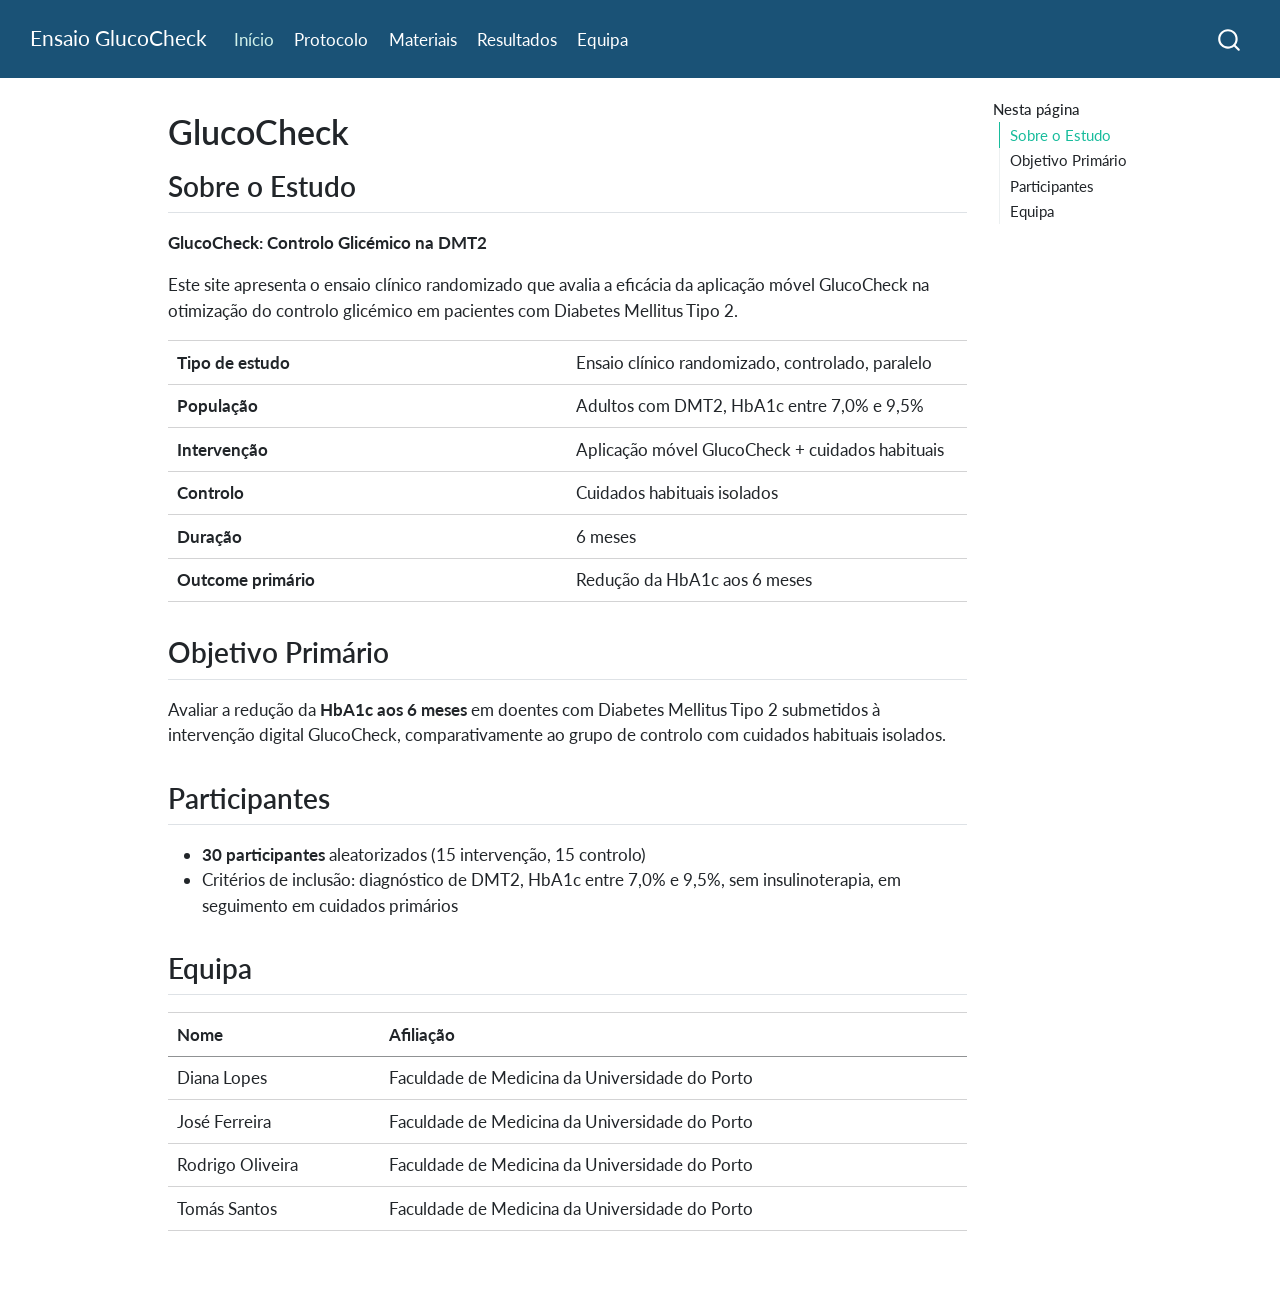
==== index.html @ 01da0725 "Built site for gh-pages" ====
<!DOCTYPE html>
<html xmlns="http://www.w3.org/1999/xhtml" lang="pt-PT" xml:lang="pt-PT"><head>

<meta charset="utf-8">
<meta name="generator" content="quarto-1.9.37">

<meta name="viewport" content="width=device-width, initial-scale=1.0, user-scalable=yes">


<title>GlucoCheck – Ensaio GlucoCheck</title>
<style>
/* Default styles provided by pandoc.
** See https://pandoc.org/MANUAL.html#variables-for-html for config info.
*/
code{white-space: pre-wrap;}
span.smallcaps{font-variant: small-caps;}
div.columns{display: flex; gap: min(4vw, 1.5em);}
div.column{flex: auto; overflow-x: auto;}
div.hanging-indent{margin-left: 1.5em; text-indent: -1.5em;}
ul.task-list{list-style: none;}
ul.task-list li input[type="checkbox"] {
  width: 0.8em;
  margin: 0 0.8em 0.2em -1em; /* quarto-specific, see https://github.com/quarto-dev/quarto-cli/issues/4556 */ 
  vertical-align: middle;
}
</style>


<script src="site_libs/quarto-nav/quarto-nav.js"></script>
<script src="site_libs/quarto-nav/headroom.min.js"></script>
<script src="site_libs/clipboard/clipboard.min.js"></script>
<script src="site_libs/quarto-search/autocomplete.umd.js"></script>
<script src="site_libs/quarto-search/fuse.min.js"></script>
<script src="site_libs/quarto-search/quarto-search.js"></script>
<meta name="quarto:offset" content="./">
<script src="site_libs/quarto-html/quarto.js" type="module"></script>
<script src="site_libs/quarto-html/tabsets/tabsets.js" type="module"></script>
<script src="site_libs/quarto-html/popper.min.js"></script>
<script src="site_libs/quarto-html/tippy.umd.min.js"></script>
<script src="site_libs/quarto-html/anchor.min.js"></script>
<link href="site_libs/quarto-html/tippy.css" rel="stylesheet">
<link href="site_libs/quarto-html/quarto-syntax-highlighting-7f8f88aac4f3542376d5c11b86a4c14d.css" rel="stylesheet" id="quarto-text-highlighting-styles">
<script src="site_libs/bootstrap/bootstrap.min.js"></script>
<link href="site_libs/bootstrap/bootstrap-icons.css" rel="stylesheet">
<link href="site_libs/bootstrap/bootstrap-c6e07aa5e0fa0c79faca5d6ad4cda80f.min.css" rel="stylesheet" append-hash="true" id="quarto-bootstrap" data-mode="light">
<script id="quarto-search-options" type="application/json">{
  "location": "navbar",
  "copy-button": false,
  "collapse-after": 3,
  "panel-placement": "end",
  "type": "overlay",
  "limit": 50,
  "keyboard-shortcut": [
    "f",
    "/",
    "s"
  ],
  "show-item-context": false,
  "language": {
    "search-no-results-text": "Nenhum resultado",
    "search-matching-documents-text": "documentos correspondentes",
    "search-copy-link-title": "Copiar link para a busca",
    "search-hide-matches-text": "Esconder correspondências adicionais",
    "search-more-match-text": "mais correspondência neste documento",
    "search-more-matches-text": "mais correspondências neste documento",
    "search-clear-button-title": "Limpar",
    "search-text-placeholder": "",
    "search-detached-cancel-button-title": "Cancelar",
    "search-submit-button-title": "Enviar",
    "search-label": "Procurar"
  }
}</script>


<link rel="stylesheet" href="styles.css">
</head>

<body class="nav-fixed quarto-light">

<div id="quarto-search-results"></div>
  <header id="quarto-header" class="headroom fixed-top">
    <nav class="navbar navbar-expand-lg " data-bs-theme="dark">
      <div class="navbar-container container-fluid">
      <div class="navbar-brand-container mx-auto">
    <a class="navbar-brand" href="./index.html">
    <span class="navbar-title">Ensaio GlucoCheck</span>
    </a>
  </div>
            <div id="quarto-search" class="" title="Procurar"></div>
          <button class="navbar-toggler" type="button" data-bs-toggle="collapse" data-bs-target="#navbarCollapse" aria-controls="navbarCollapse" role="menu" aria-expanded="false" aria-label="Alternar de navegação" onclick="if (window.quartoToggleHeadroom) { window.quartoToggleHeadroom(); }">
  <span class="navbar-toggler-icon"></span>
</button>
          <div class="collapse navbar-collapse" id="navbarCollapse">
            <ul class="navbar-nav navbar-nav-scroll me-auto">
  <li class="nav-item">
    <a class="nav-link active" href="./index.html" aria-current="page"> 
<span class="menu-text">Início</span></a>
  </li>  
  <li class="nav-item">
    <a class="nav-link" href="./Protocolos.html"> 
<span class="menu-text">Protocolo</span></a>
  </li>  
  <li class="nav-item">
    <a class="nav-link" href="./Materiais.html"> 
<span class="menu-text">Materiais</span></a>
  </li>  
  <li class="nav-item">
    <a class="nav-link" href="./Resultados.html"> 
<span class="menu-text">Resultados</span></a>
  </li>  
  <li class="nav-item">
    <a class="nav-link" href="./Equipa.html"> 
<span class="menu-text">Equipa</span></a>
  </li>  
</ul>
          </div> <!-- /navcollapse -->
            <div class="quarto-navbar-tools">
</div>
      </div> <!-- /container-fluid -->
    </nav>
</header>
<!-- content -->
<div id="quarto-content" class="quarto-container page-columns page-rows-contents page-layout-article page-navbar">
<!-- sidebar -->
<!-- margin-sidebar -->
    <div id="quarto-margin-sidebar" class="sidebar margin-sidebar">
        <nav id="TOC" role="doc-toc" class="toc-active">
    <h2 id="toc-title">Nesta página</h2>
   
  <ul>
  <li><a href="#sobre-o-estudo" id="toc-sobre-o-estudo" class="nav-link active" data-scroll-target="#sobre-o-estudo">Sobre o Estudo</a></li>
  <li><a href="#objetivo-primário" id="toc-objetivo-primário" class="nav-link" data-scroll-target="#objetivo-primário">Objetivo Primário</a></li>
  <li><a href="#participantes" id="toc-participantes" class="nav-link" data-scroll-target="#participantes">Participantes</a></li>
  <li><a href="#equipa" id="toc-equipa" class="nav-link" data-scroll-target="#equipa">Equipa</a></li>
  </ul>
</nav>
    </div>
<!-- main -->
<main class="content" id="quarto-document-content">

<header id="title-block-header" class="quarto-title-block default">
<div class="quarto-title">
<h1 class="title">GlucoCheck</h1>
</div>



<div class="quarto-title-meta">

    
  
    
  </div>
  


</header>


<section id="sobre-o-estudo" class="level2">
<h2 class="anchored" data-anchor-id="sobre-o-estudo">Sobre o Estudo</h2>
<p><strong>GlucoCheck: Controlo Glicémico na DMT2</strong></p>
<p>Este site apresenta o ensaio clínico randomizado que avalia a eficácia da aplicação móvel GlucoCheck na otimização do controlo glicémico em pacientes com Diabetes Mellitus Tipo 2.</p>
<table class="caption-top table">
<colgroup>
<col style="width: 50%">
<col style="width: 50%">
</colgroup>
<tbody>
<tr class="odd">
<td><strong>Tipo de estudo</strong></td>
<td>Ensaio clínico randomizado, controlado, paralelo</td>
</tr>
<tr class="even">
<td><strong>População</strong></td>
<td>Adultos com DMT2, HbA1c entre 7,0% e 9,5%</td>
</tr>
<tr class="odd">
<td><strong>Intervenção</strong></td>
<td>Aplicação móvel GlucoCheck + cuidados habituais</td>
</tr>
<tr class="even">
<td><strong>Controlo</strong></td>
<td>Cuidados habituais isolados</td>
</tr>
<tr class="odd">
<td><strong>Duração</strong></td>
<td>6 meses</td>
</tr>
<tr class="even">
<td><strong>Outcome primário</strong></td>
<td>Redução da HbA1c aos 6 meses</td>
</tr>
</tbody>
</table>
</section>
<section id="objetivo-primário" class="level2">
<h2 class="anchored" data-anchor-id="objetivo-primário">Objetivo Primário</h2>
<p>Avaliar a redução da <strong>HbA1c aos 6 meses</strong> em doentes com Diabetes Mellitus Tipo 2 submetidos à intervenção digital GlucoCheck, comparativamente ao grupo de controlo com cuidados habituais isolados.</p>
</section>
<section id="participantes" class="level2">
<h2 class="anchored" data-anchor-id="participantes">Participantes</h2>
<ul>
<li><strong>30 participantes</strong> aleatorizados (15 intervenção, 15 controlo)</li>
<li>Critérios de inclusão: diagnóstico de DMT2, HbA1c entre 7,0% e 9,5%, sem insulinoterapia, em seguimento em cuidados primários</li>
</ul>
</section>
<section id="equipa" class="level2">
<h2 class="anchored" data-anchor-id="equipa">Equipa</h2>
<table class="caption-top table">
<thead>
<tr class="header">
<th>Nome</th>
<th>Afiliação</th>
</tr>
</thead>
<tbody>
<tr class="odd">
<td>Diana Lopes</td>
<td>Faculdade de Medicina da Universidade do Porto</td>
</tr>
<tr class="even">
<td>José Ferreira</td>
<td>Faculdade de Medicina da Universidade do Porto</td>
</tr>
<tr class="odd">
<td>Rodrigo Oliveira</td>
<td>Faculdade de Medicina da Universidade do Porto</td>
</tr>
<tr class="even">
<td>Tomás Santos</td>
<td>Faculdade de Medicina da Universidade do Porto</td>
</tr>
</tbody>
</table>


</section>

</main> <!-- /main -->
<script id="quarto-html-after-body" type="application/javascript">
  window.document.addEventListener("DOMContentLoaded", function (event) {
    const icon = "";
    const anchorJS = new window.AnchorJS();
    anchorJS.options = {
      placement: 'right',
      icon: icon
    };
    anchorJS.add('.anchored');
    const isCodeAnnotation = (el) => {
      for (const clz of el.classList) {
        if (clz.startsWith('code-annotation-')) {                     
          return true;
        }
      }
      return false;
    }
    const onCopySuccess = function(e) {
      // button target
      const button = e.trigger;
      // don't keep focus
      button.blur();
      // flash "checked"
      button.classList.add('code-copy-button-checked');
      var currentTitle = button.getAttribute("title");
      button.setAttribute("title", "Copiada");
      let tooltip;
      if (window.bootstrap) {
        button.setAttribute("data-bs-toggle", "tooltip");
        button.setAttribute("data-bs-placement", "left");
        button.setAttribute("data-bs-title", "Copiada");
        tooltip = new bootstrap.Tooltip(button, 
          { trigger: "manual", 
            customClass: "code-copy-button-tooltip",
            offset: [0, -8]});
        tooltip.show();    
      }
      setTimeout(function() {
        if (tooltip) {
          tooltip.hide();
          button.removeAttribute("data-bs-title");
          button.removeAttribute("data-bs-toggle");
          button.removeAttribute("data-bs-placement");
        }
        button.setAttribute("title", currentTitle);
        button.classList.remove('code-copy-button-checked');
      }, 1000);
      // clear code selection
      e.clearSelection();
    }
    const getTextToCopy = function(trigger) {
      const outerScaffold = trigger.parentElement.cloneNode(true);
      const codeEl = outerScaffold.querySelector('code');
      for (const childEl of codeEl.children) {
        if (isCodeAnnotation(childEl)) {
          childEl.remove();
        }
      }
      return codeEl.innerText;
    }
    const clipboard = new window.ClipboardJS('.code-copy-button:not([data-in-quarto-modal])', {
      text: getTextToCopy
    });
    clipboard.on('success', onCopySuccess);
    if (window.document.getElementById('quarto-embedded-source-code-modal')) {
      const clipboardModal = new window.ClipboardJS('.code-copy-button[data-in-quarto-modal]', {
        text: getTextToCopy,
        container: window.document.getElementById('quarto-embedded-source-code-modal')
      });
      clipboardModal.on('success', onCopySuccess);
    }
      var localhostRegex = new RegExp(/^(?:http|https):\/\/localhost\:?[0-9]*\//);
      var mailtoRegex = new RegExp(/^mailto:/);
        var filterRegex = new RegExp('/' + window.location.host + '/');
      var isInternal = (href) => {
          return filterRegex.test(href) || localhostRegex.test(href) || mailtoRegex.test(href);
      }
      // Inspect non-navigation links and adorn them if external
     var links = window.document.querySelectorAll('a[href]:not(.nav-link):not(.navbar-brand):not(.toc-action):not(.sidebar-link):not(.sidebar-item-toggle):not(.pagination-link):not(.no-external):not([aria-hidden]):not(.dropdown-item):not(.quarto-navigation-tool):not(.about-link)');
      for (var i=0; i<links.length; i++) {
        const link = links[i];
        if (!isInternal(link.href)) {
          // undo the damage that might have been done by quarto-nav.js in the case of
          // links that we want to consider external
          if (link.dataset.originalHref !== undefined) {
            link.href = link.dataset.originalHref;
          }
        }
      }
    function tippyHover(el, contentFn, onTriggerFn, onUntriggerFn) {
      const config = {
        allowHTML: true,
        maxWidth: 500,
        delay: 100,
        arrow: false,
        appendTo: function(el) {
            return el.parentElement;
        },
        interactive: true,
        interactiveBorder: 10,
        theme: 'quarto',
        placement: 'bottom-start',
      };
      if (contentFn) {
        config.content = contentFn;
      }
      if (onTriggerFn) {
        config.onTrigger = onTriggerFn;
      }
      if (onUntriggerFn) {
        config.onUntrigger = onUntriggerFn;
      }
      window.tippy(el, config); 
    }
    const noterefs = window.document.querySelectorAll('a[role="doc-noteref"]');
    for (var i=0; i<noterefs.length; i++) {
      const ref = noterefs[i];
      tippyHover(ref, function() {
        // use id or data attribute instead here
        let href = ref.getAttribute('data-footnote-href') || ref.getAttribute('href');
        try { href = new URL(href).hash; } catch {}
        const id = href.replace(/^#\/?/, "");
        const note = window.document.getElementById(id);
        if (note) {
          return note.innerHTML;
        } else {
          return "";
        }
      });
    }
    const xrefs = window.document.querySelectorAll('a.quarto-xref');
    const processXRef = (id, note) => {
      // Strip column container classes
      const stripColumnClz = (el) => {
        el.classList.remove("page-full", "page-columns");
        if (el.children) {
          for (const child of el.children) {
            stripColumnClz(child);
          }
        }
      }
      stripColumnClz(note)
      if (id === null || id.startsWith('sec-')) {
        // Special case sections, only their first couple elements
        const container = document.createElement("div");
        if (note.children && note.children.length > 2) {
          container.appendChild(note.children[0].cloneNode(true));
          for (let i = 1; i < note.children.length; i++) {
            const child = note.children[i];
            if (child.tagName === "P" && child.innerText === "") {
              continue;
            } else {
              container.appendChild(child.cloneNode(true));
              break;
            }
          }
          if (window.Quarto?.typesetMath) {
            window.Quarto.typesetMath(container);
          }
          return container.innerHTML
        } else {
          if (window.Quarto?.typesetMath) {
            window.Quarto.typesetMath(note);
          }
          return note.innerHTML;
        }
      } else {
        // Remove any anchor links if they are present
        const anchorLink = note.querySelector('a.anchorjs-link');
        if (anchorLink) {
          anchorLink.remove();
        }
        if (window.Quarto?.typesetMath) {
          window.Quarto.typesetMath(note);
        }
        if (note.classList.contains("callout")) {
          return note.outerHTML;
        } else {
          return note.innerHTML;
        }
      }
    }
    for (var i=0; i<xrefs.length; i++) {
      const xref = xrefs[i];
      tippyHover(xref, undefined, function(instance) {
        instance.disable();
        let url = xref.getAttribute('href');
        let hash = undefined; 
        if (url.startsWith('#')) {
          hash = url;
        } else {
          try { hash = new URL(url).hash; } catch {}
        }
        if (hash) {
          const id = hash.replace(/^#\/?/, "");
          const note = window.document.getElementById(id);
          if (note !== null) {
            try {
              const html = processXRef(id, note.cloneNode(true));
              instance.setContent(html);
            } finally {
              instance.enable();
              instance.show();
            }
          } else {
            // See if we can fetch this
            fetch(url.split('#')[0])
            .then(res => res.text())
            .then(html => {
              const parser = new DOMParser();
              const htmlDoc = parser.parseFromString(html, "text/html");
              const note = htmlDoc.getElementById(id);
              if (note !== null) {
                const html = processXRef(id, note);
                instance.setContent(html);
              } 
            }).finally(() => {
              instance.enable();
              instance.show();
            });
          }
        } else {
          // See if we can fetch a full url (with no hash to target)
          // This is a special case and we should probably do some content thinning / targeting
          fetch(url)
          .then(res => res.text())
          .then(html => {
            const parser = new DOMParser();
            const htmlDoc = parser.parseFromString(html, "text/html");
            const note = htmlDoc.querySelector('main.content');
            if (note !== null) {
              // This should only happen for chapter cross references
              // (since there is no id in the URL)
              // remove the first header
              if (note.children.length > 0 && note.children[0].tagName === "HEADER") {
                note.children[0].remove();
              }
              const html = processXRef(null, note);
              instance.setContent(html);
            } 
          }).finally(() => {
            instance.enable();
            instance.show();
          });
        }
      }, function(instance) {
      });
    }
        let selectedAnnoteEl;
        const selectorForAnnotation = ( cell, annotation) => {
          let cellAttr = 'data-code-cell="' + cell + '"';
          let lineAttr = 'data-code-annotation="' +  annotation + '"';
          const selector = 'span[' + cellAttr + '][' + lineAttr + ']';
          return selector;
        }
        const selectCodeLines = (annoteEl) => {
          const doc = window.document;
          const targetCell = annoteEl.getAttribute("data-target-cell");
          const targetAnnotation = annoteEl.getAttribute("data-target-annotation");
          const annoteSpan = window.document.querySelector(selectorForAnnotation(targetCell, targetAnnotation));
          const lines = annoteSpan.getAttribute("data-code-lines").split(",");
          const lineIds = lines.map((line) => {
            return targetCell + "-" + line;
          })
          let top = null;
          let height = null;
          let parent = null;
          if (lineIds.length > 0) {
              //compute the position of the single el (top and bottom and make a div)
              const el = window.document.getElementById(lineIds[0]);
              top = el.offsetTop;
              height = el.offsetHeight;
              parent = el.parentElement.parentElement;
            if (lineIds.length > 1) {
              const lastEl = window.document.getElementById(lineIds[lineIds.length - 1]);
              const bottom = lastEl.offsetTop + lastEl.offsetHeight;
              height = bottom - top;
            }
            if (top !== null && height !== null && parent !== null) {
              // cook up a div (if necessary) and position it 
              let div = window.document.getElementById("code-annotation-line-highlight");
              if (div === null) {
                div = window.document.createElement("div");
                div.setAttribute("id", "code-annotation-line-highlight");
                div.style.position = 'absolute';
                parent.appendChild(div);
              }
              div.style.top = top - 2 + "px";
              div.style.height = height + 4 + "px";
              div.style.left = 0;
              let gutterDiv = window.document.getElementById("code-annotation-line-highlight-gutter");
              if (gutterDiv === null) {
                gutterDiv = window.document.createElement("div");
                gutterDiv.setAttribute("id", "code-annotation-line-highlight-gutter");
                gutterDiv.style.position = 'absolute';
                const codeCell = window.document.getElementById(targetCell);
                const gutter = codeCell.querySelector('.code-annotation-gutter');
                gutter.appendChild(gutterDiv);
              }
              gutterDiv.style.top = top - 2 + "px";
              gutterDiv.style.height = height + 4 + "px";
            }
            selectedAnnoteEl = annoteEl;
          }
        };
        const unselectCodeLines = () => {
          const elementsIds = ["code-annotation-line-highlight", "code-annotation-line-highlight-gutter"];
          elementsIds.forEach((elId) => {
            const div = window.document.getElementById(elId);
            if (div) {
              div.remove();
            }
          });
          selectedAnnoteEl = undefined;
        };
          // Handle positioning of the toggle
      window.addEventListener(
        "resize",
        throttle(() => {
          elRect = undefined;
          if (selectedAnnoteEl) {
            selectCodeLines(selectedAnnoteEl);
          }
        }, 10)
      );
      function throttle(fn, ms) {
      let throttle = false;
      let timer;
        return (...args) => {
          if(!throttle) { // first call gets through
              fn.apply(this, args);
              throttle = true;
          } else { // all the others get throttled
              if(timer) clearTimeout(timer); // cancel #2
              timer = setTimeout(() => {
                fn.apply(this, args);
                timer = throttle = false;
              }, ms);
          }
        };
      }
        // Attach click handler to the DT
        const annoteDls = window.document.querySelectorAll('dt[data-target-cell]');
        for (const annoteDlNode of annoteDls) {
          annoteDlNode.addEventListener('click', (event) => {
            const clickedEl = event.target;
            if (clickedEl !== selectedAnnoteEl) {
              unselectCodeLines();
              const activeEl = window.document.querySelector('dt[data-target-cell].code-annotation-active');
              if (activeEl) {
                activeEl.classList.remove('code-annotation-active');
              }
              selectCodeLines(clickedEl);
              clickedEl.classList.add('code-annotation-active');
            } else {
              // Unselect the line
              unselectCodeLines();
              clickedEl.classList.remove('code-annotation-active');
            }
          });
        }
    const findCites = (el) => {
      const parentEl = el.parentElement;
      if (parentEl) {
        const cites = parentEl.dataset.cites;
        if (cites) {
          return {
            el,
            cites: cites.split(' ')
          };
        } else {
          return findCites(el.parentElement)
        }
      } else {
        return undefined;
      }
    };
    var bibliorefs = window.document.querySelectorAll('a[role="doc-biblioref"]');
    for (var i=0; i<bibliorefs.length; i++) {
      const ref = bibliorefs[i];
      const citeInfo = findCites(ref);
      if (citeInfo) {
        tippyHover(citeInfo.el, function() {
          var popup = window.document.createElement('div');
          citeInfo.cites.forEach(function(cite) {
            var citeDiv = window.document.createElement('div');
            citeDiv.classList.add('hanging-indent');
            citeDiv.classList.add('csl-entry');
            var biblioDiv = window.document.getElementById('ref-' + cite);
            if (biblioDiv) {
              citeDiv.innerHTML = biblioDiv.innerHTML;
            }
            popup.appendChild(citeDiv);
          });
          return popup.innerHTML;
        });
      }
    }
  });
  </script>
</div> <!-- /content -->




</body></html>
---- site_libs/quarto-html/tippy.css ----
.tippy-box[data-animation=fade][data-state=hidden]{opacity:0}[data-tippy-root]{max-width:calc(100vw - 10px)}.tippy-box{position:relative;background-color:#333;color:#fff;border-radius:4px;font-size:14px;line-height:1.4;white-space:normal;outline:0;transition-property:transform,visibility,opacity}.tippy-box[data-placement^=top]>.tippy-arrow{bottom:0}.tippy-box[data-placement^=top]>.tippy-arrow:before{bottom:-7px;left:0;border-width:8px 8px 0;border-top-color:initial;transform-origin:center top}.tippy-box[data-placement^=bottom]>.tippy-arrow{top:0}.tippy-box[data-placement^=bottom]>.tippy-arrow:before{top:-7px;left:0;border-width:0 8px 8px;border-bottom-color:initial;transform-origin:center bottom}.tippy-box[data-placement^=left]>.tippy-arrow{right:0}.tippy-box[data-placement^=left]>.tippy-arrow:before{border-width:8px 0 8px 8px;border-left-color:initial;right:-7px;transform-origin:center left}.tippy-box[data-placement^=right]>.tippy-arrow{left:0}.tippy-box[data-placement^=right]>.tippy-arrow:before{left:-7px;border-width:8px 8px 8px 0;border-right-color:initial;transform-origin:center right}.tippy-box[data-inertia][data-state=visible]{transition-timing-function:cubic-bezier(.54,1.5,.38,1.11)}.tippy-arrow{width:16px;height:16px;color:#333}.tippy-arrow:before{content:"";position:absolute;border-color:transparent;border-style:solid}.tippy-content{position:relative;padding:5px 9px;z-index:1}
---- site_libs/quarto-html/quarto-syntax-highlighting-7f8f88aac4f3542376d5c11b86a4c14d.css ----
/* quarto syntax highlight colors */
:root {
  --quarto-hl-ot-color: #003B4F;
  --quarto-hl-at-color: #657422;
  --quarto-hl-ss-color: #20794D;
  --quarto-hl-an-color: #5E5E5E;
  --quarto-hl-fu-color: #4758AB;
  --quarto-hl-st-color: #20794D;
  --quarto-hl-cf-color: #003B4F;
  --quarto-hl-op-color: #5E5E5E;
  --quarto-hl-er-color: #AD0000;
  --quarto-hl-bn-color: #AD0000;
  --quarto-hl-al-color: #AD0000;
  --quarto-hl-va-color: #111111;
  --quarto-hl-bu-color: inherit;
  --quarto-hl-ex-color: inherit;
  --quarto-hl-pp-color: #AD0000;
  --quarto-hl-in-color: #5E5E5E;
  --quarto-hl-vs-color: #20794D;
  --quarto-hl-wa-color: #5E5E5E;
  --quarto-hl-do-color: #5E5E5E;
  --quarto-hl-im-color: #00769E;
  --quarto-hl-ch-color: #20794D;
  --quarto-hl-dt-color: #AD0000;
  --quarto-hl-fl-color: #AD0000;
  --quarto-hl-co-color: #5E5E5E;
  --quarto-hl-cv-color: #5E5E5E;
  --quarto-hl-cn-color: #8f5902;
  --quarto-hl-sc-color: #5E5E5E;
  --quarto-hl-dv-color: #AD0000;
  --quarto-hl-kw-color: #003B4F;
}

/* other quarto variables */
:root {
  --quarto-font-monospace: SFMono-Regular, Menlo, Monaco, Consolas, "Liberation Mono", "Courier New", monospace;
}

/* syntax highlight based on Pandoc's rules */
pre > code.sourceCode > span {
  color: #003B4F;
}

code.sourceCode > span {
  color: #003B4F;
}

div.sourceCode,
div.sourceCode pre.sourceCode {
  color: #003B4F;
}

/* Normal */
code span {
  color: #003B4F;
}

/* Alert */
code span.al {
  color: #AD0000;
  font-style: inherit;
}

/* Annotation */
code span.an {
  color: #5E5E5E;
  font-style: inherit;
}

/* Attribute */
code span.at {
  color: #657422;
  font-style: inherit;
}

/* BaseN */
code span.bn {
  color: #AD0000;
  font-style: inherit;
}

/* BuiltIn */
code span.bu {
  font-style: inherit;
}

/* ControlFlow */
code span.cf {
  color: #003B4F;
  font-weight: bold;
  font-style: inherit;
}

/* Char */
code span.ch {
  color: #20794D;
  font-style: inherit;
}

/* Constant */
code span.cn {
  color: #8f5902;
  font-style: inherit;
}

/* Comment */
code span.co {
  color: #5E5E5E;
  font-style: inherit;
}

/* CommentVar */
code span.cv {
  color: #5E5E5E;
  font-style: italic;
}

/* Documentation */
code span.do {
  color: #5E5E5E;
  font-style: italic;
}

/* DataType */
code span.dt {
  color: #AD0000;
  font-style: inherit;
}

/* DecVal */
code span.dv {
  color: #AD0000;
  font-style: inherit;
}

/* Error */
code span.er {
  color: #AD0000;
  font-style: inherit;
}

/* Extension */
code span.ex {
  font-style: inherit;
}

/* Float */
code span.fl {
  color: #AD0000;
  font-style: inherit;
}

/* Function */
code span.fu {
  color: #4758AB;
  font-style: inherit;
}

/* Import */
code span.im {
  color: #00769E;
  font-style: inherit;
}

/* Information */
code span.in {
  color: #5E5E5E;
  font-style: inherit;
}

/* Keyword */
code span.kw {
  color: #003B4F;
  font-weight: bold;
  font-style: inherit;
}

/* Operator */
code span.op {
  color: #5E5E5E;
  font-style: inherit;
}

/* Other */
code span.ot {
  color: #003B4F;
  font-style: inherit;
}

/* Preprocessor */
code span.pp {
  color: #AD0000;
  font-style: inherit;
}

/* SpecialChar */
code span.sc {
  color: #5E5E5E;
  font-style: inherit;
}

/* SpecialString */
code span.ss {
  color: #20794D;
  font-style: inherit;
}

/* String */
code span.st {
  color: #20794D;
  font-style: inherit;
}

/* Variable */
code span.va {
  color: #111111;
  font-style: inherit;
}

/* VerbatimString */
code span.vs {
  color: #20794D;
  font-style: inherit;
}

/* Warning */
code span.wa {
  color: #5E5E5E;
  font-style: italic;
}

.prevent-inlining {
  content: "</";
}

/*# sourceMappingURL=789ad8cd35626ba772517505b42a116e.css.map */
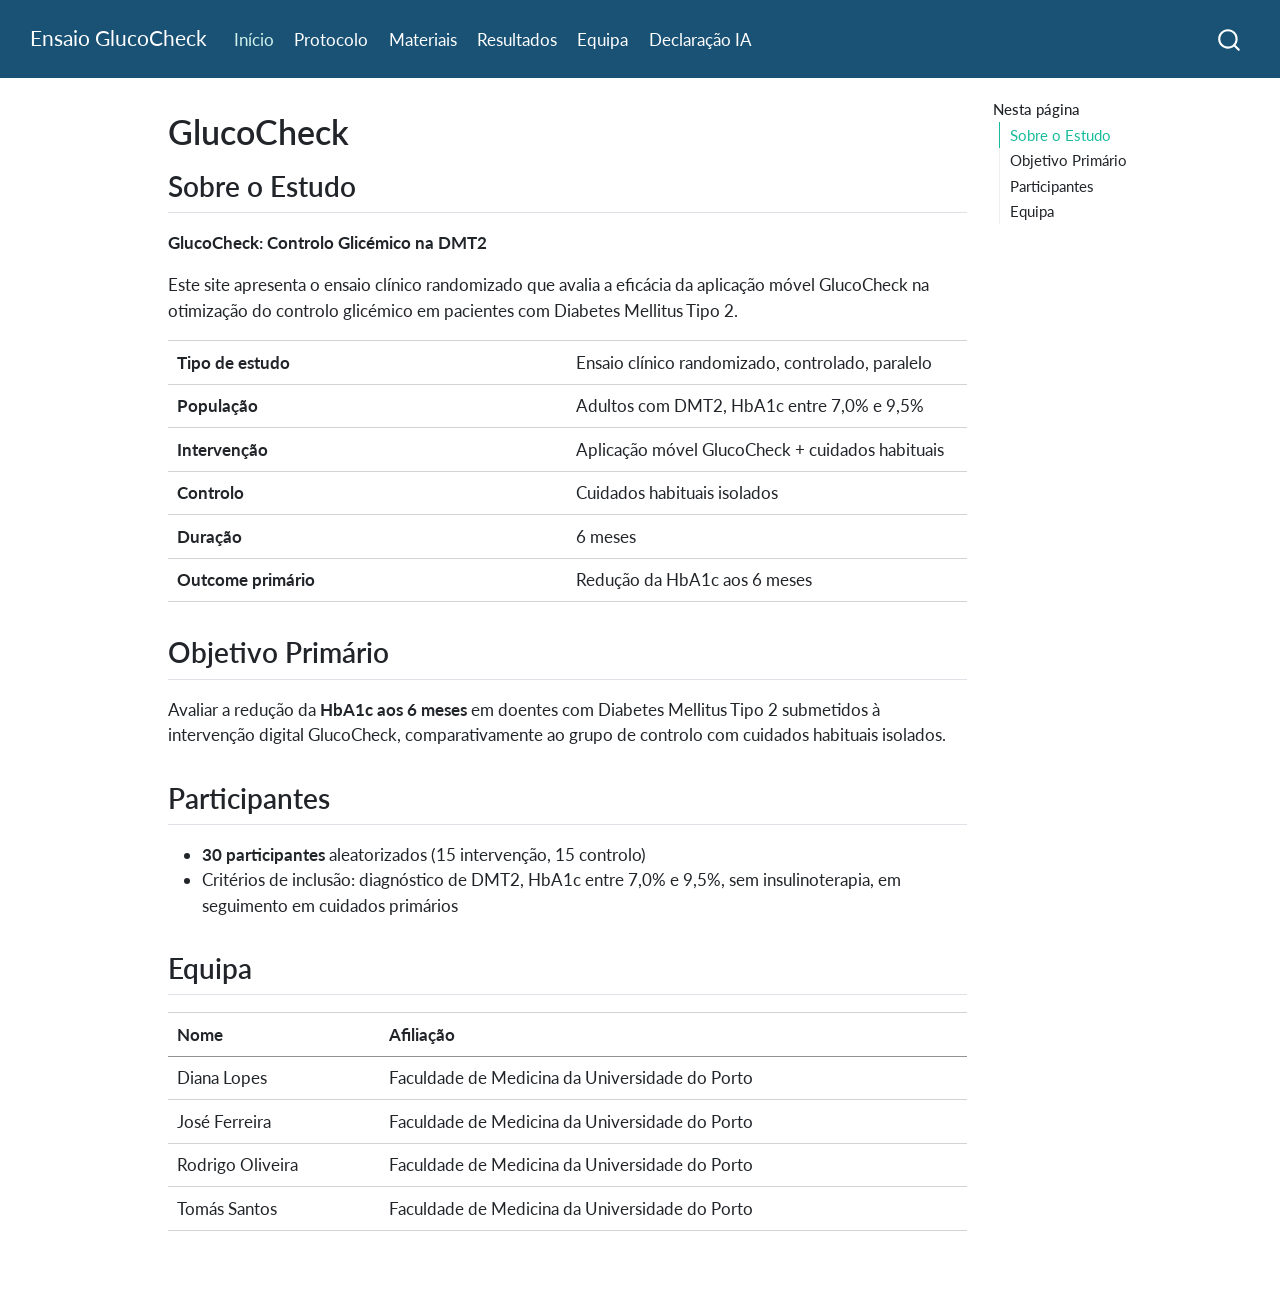
==== commit 0f3ccf97: "Built site for gh-pages" ====
--- a/index.html
+++ b/index.html
@@ -42,7 +42,7 @@
 <link href="site_libs/quarto-html/quarto-syntax-highlighting-7f8f88aac4f3542376d5c11b86a4c14d.css" rel="stylesheet" id="quarto-text-highlighting-styles">
 <script src="site_libs/bootstrap/bootstrap.min.js"></script>
 <link href="site_libs/bootstrap/bootstrap-icons.css" rel="stylesheet">
-<link href="site_libs/bootstrap/bootstrap-c6e07aa5e0fa0c79faca5d6ad4cda80f.min.css" rel="stylesheet" append-hash="true" id="quarto-bootstrap" data-mode="light">
+<link href="site_libs/bootstrap/bootstrap-e7b81fab024d807bac4ee3fe1fb32368.min.css" rel="stylesheet" append-hash="true" id="quarto-bootstrap" data-mode="light">
 <script id="quarto-search-options" type="application/json">{
   "location": "navbar",
   "copy-button": false,
@@ -97,20 +97,24 @@
 <span class="menu-text">Início</span></a>
   </li>  
   <li class="nav-item">
-    <a class="nav-link" href="./Protocolos.html"> 
+    <a class="nav-link" href="./protocolos.html"> 
 <span class="menu-text">Protocolo</span></a>
   </li>  
   <li class="nav-item">
-    <a class="nav-link" href="./Materiais.html"> 
+    <a class="nav-link" href="./materiais.html"> 
 <span class="menu-text">Materiais</span></a>
   </li>  
   <li class="nav-item">
-    <a class="nav-link" href="./Resultados.html"> 
+    <a class="nav-link" href="./resultados.html"> 
 <span class="menu-text">Resultados</span></a>
   </li>  
   <li class="nav-item">
-    <a class="nav-link" href="./Equipa.html"> 
+    <a class="nav-link" href="./equipa.html"> 
 <span class="menu-text">Equipa</span></a>
+  </li>  
+  <li class="nav-item">
+    <a class="nav-link" href="./declaracaodeia.html"> 
+<span class="menu-text">Declaração IA</span></a>
   </li>  
 </ul>
           </div> <!-- /navcollapse -->
@@ -311,7 +315,7 @@
     }
       var localhostRegex = new RegExp(/^(?:http|https):\/\/localhost\:?[0-9]*\//);
       var mailtoRegex = new RegExp(/^mailto:/);
-        var filterRegex = new RegExp('/' + window.location.host + '/');
+        var filterRegex = new RegExp("https:\/\/rodrigooliveira500\.github\.io\/E3-GlucoCheck_G3\/");
       var isInternal = (href) => {
           return filterRegex.test(href) || localhostRegex.test(href) || mailtoRegex.test(href);
       }
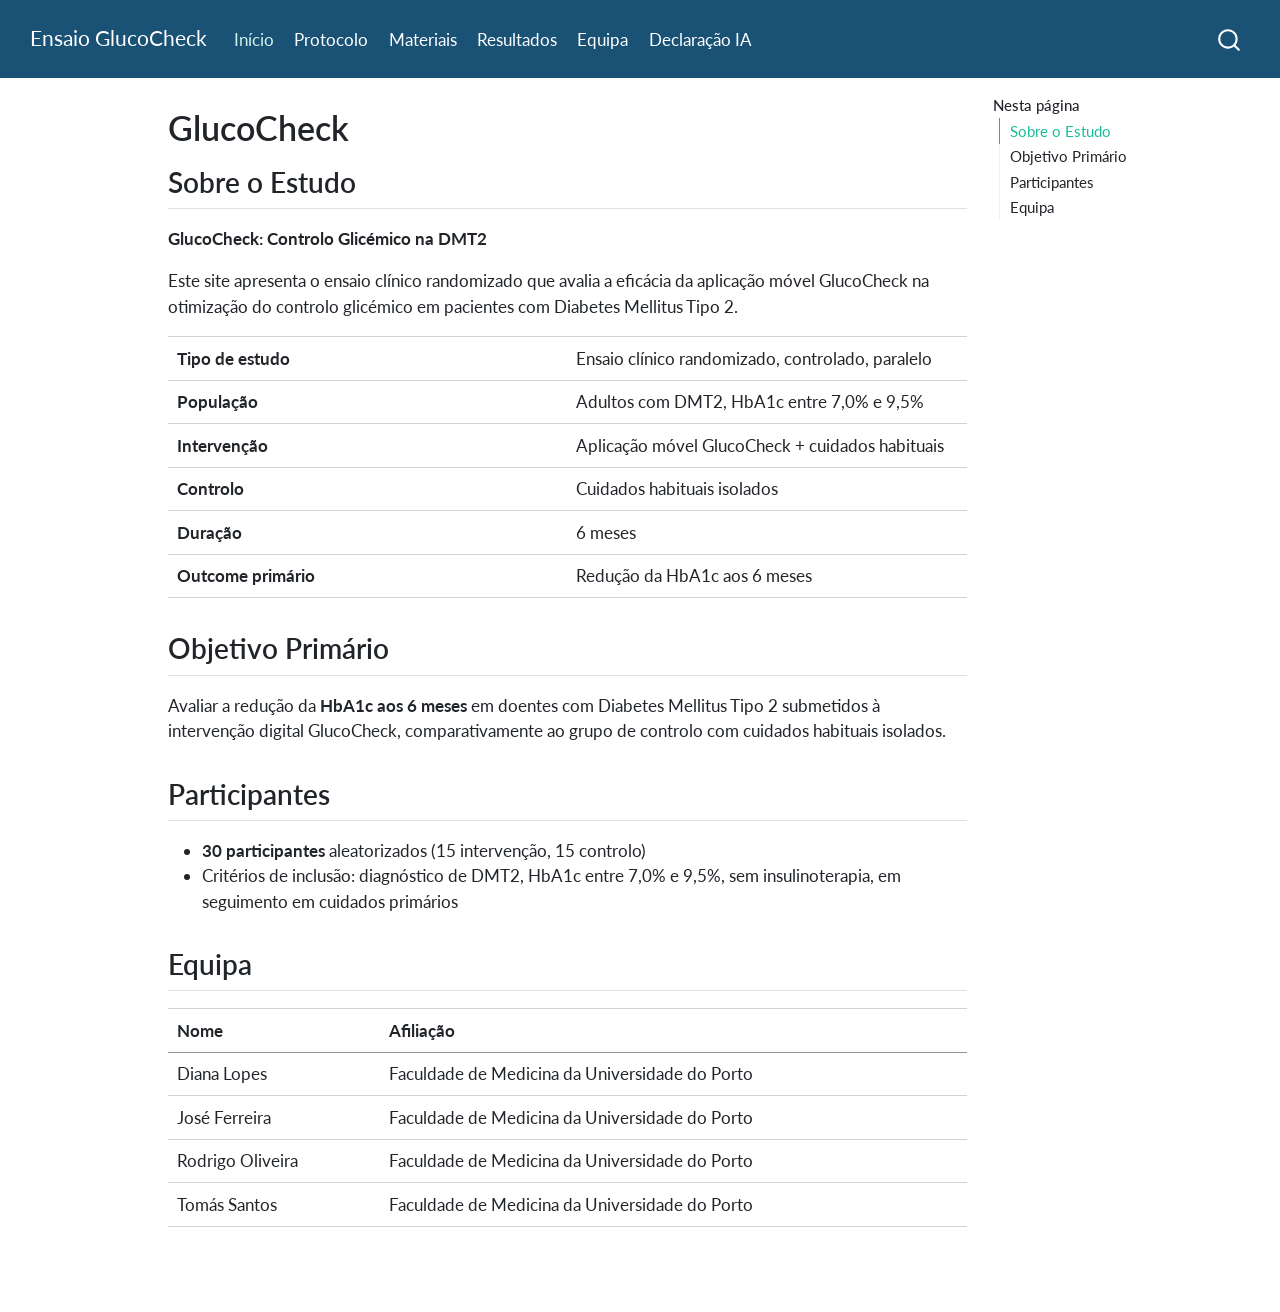
==== commit 17cf9e5a: "Built site for gh-pages" ====
--- a/index.html
+++ b/index.html
@@ -2,7 +2,7 @@
 <html xmlns="http://www.w3.org/1999/xhtml" lang="pt-PT" xml:lang="pt-PT"><head>
 
 <meta charset="utf-8">
-<meta name="generator" content="quarto-1.9.37">
+<meta name="generator" content="quarto-1.11.9">
 
 <meta name="viewport" content="width=device-width, initial-scale=1.0, user-scalable=yes">
 
@@ -12,10 +12,13 @@
 /* Default styles provided by pandoc.
 ** See https://pandoc.org/MANUAL.html#variables-for-html for config info.
 */
-code{white-space: pre-wrap;}
 span.smallcaps{font-variant: small-caps;}
-div.columns{display: flex; gap: min(4vw, 1.5em);}
-div.column{flex: auto; overflow-x: auto;}
+div.columns{display: flex; gap: 1.5em;}
+div.column{flex: auto;}
+@media screen {
+div.columns{gap: min(4vw, 1.5em);}
+div.column{overflow-x: auto;}
+}
 div.hanging-indent{margin-left: 1.5em; text-indent: -1.5em;}
 ul.task-list{list-style: none;}
 ul.task-list li input[type="checkbox"] {
@@ -35,14 +38,15 @@
 <meta name="quarto:offset" content="./">
 <script src="site_libs/quarto-html/quarto.js" type="module"></script>
 <script src="site_libs/quarto-html/tabsets/tabsets.js" type="module"></script>
+<script src="site_libs/quarto-html/scrollable-regions/scrollable-regions.js" type="module"></script>
 <script src="site_libs/quarto-html/popper.min.js"></script>
 <script src="site_libs/quarto-html/tippy.umd.min.js"></script>
 <script src="site_libs/quarto-html/anchor.min.js"></script>
 <link href="site_libs/quarto-html/tippy.css" rel="stylesheet">
-<link href="site_libs/quarto-html/quarto-syntax-highlighting-7f8f88aac4f3542376d5c11b86a4c14d.css" rel="stylesheet" id="quarto-text-highlighting-styles">
+<link href="site_libs/quarto-html/quarto-syntax-highlighting-63b5708e65d6cd79cd7618c58d0c21e7.css" rel="stylesheet" id="quarto-text-highlighting-styles">
 <script src="site_libs/bootstrap/bootstrap.min.js"></script>
 <link href="site_libs/bootstrap/bootstrap-icons.css" rel="stylesheet">
-<link href="site_libs/bootstrap/bootstrap-e7b81fab024d807bac4ee3fe1fb32368.min.css" rel="stylesheet" append-hash="true" id="quarto-bootstrap" data-mode="light">
+<link href="site_libs/bootstrap/bootstrap-0aaedf0a5cd033b7f398ebd0147b7684.min.css" rel="stylesheet" append-hash="true" id="quarto-bootstrap" data-mode="light">
 <script id="quarto-search-options" type="application/json">{
   "location": "navbar",
   "copy-button": false,
@@ -75,19 +79,18 @@
 <link rel="stylesheet" href="styles.css">
 </head>
 
-<body class="nav-fixed quarto-light">
+<body class="nav-fixed quarto-light"><a id="quarto-skip-link" class="visually-hidden-focusable" href="#quarto-document-content">Saltar para o conteúdo principal</a>
 
 <div id="quarto-search-results"></div>
   <header id="quarto-header" class="headroom fixed-top">
-    <nav class="navbar navbar-expand-lg " data-bs-theme="dark">
+    <nav class="navbar navbar-expand-lg " data-bs-theme="dark" aria-label="Sítio">
       <div class="navbar-container container-fluid">
       <div class="navbar-brand-container mx-auto">
     <a class="navbar-brand" href="./index.html">
     <span class="navbar-title">Ensaio GlucoCheck</span>
     </a>
   </div>
-            <div id="quarto-search" class="" title="Procurar"></div>
-          <button class="navbar-toggler" type="button" data-bs-toggle="collapse" data-bs-target="#navbarCollapse" aria-controls="navbarCollapse" role="menu" aria-expanded="false" aria-label="Alternar de navegação" onclick="if (window.quartoToggleHeadroom) { window.quartoToggleHeadroom(); }">
+          <button class="navbar-toggler" type="button" data-bs-toggle="collapse" data-bs-target="#navbarCollapse" aria-controls="navbarCollapse" aria-expanded="false" aria-label="Alternar de navegação" onclick="if (window.quartoToggleHeadroom) { window.quartoToggleHeadroom(); }">
   <span class="navbar-toggler-icon"></span>
 </button>
           <div class="collapse navbar-collapse" id="navbarCollapse">
@@ -120,6 +123,7 @@
           </div> <!-- /navcollapse -->
             <div class="quarto-navbar-tools">
 </div>
+            <div id="quarto-search" class="" title="Procurar"></div>
       </div> <!-- /container-fluid -->
     </nav>
 </header>
@@ -128,7 +132,7 @@
 <!-- sidebar -->
 <!-- margin-sidebar -->
     <div id="quarto-margin-sidebar" class="sidebar margin-sidebar">
-        <nav id="TOC" role="doc-toc" class="toc-active">
+        <nav id="TOC" role="doc-toc" aria-labelledby="toc-title" class="toc-active">
     <h2 id="toc-title">Nesta página</h2>
    
   <ul>
@@ -140,7 +144,7 @@
 </nav>
     </div>
 <!-- main -->
-<main class="content" id="quarto-document-content">
+<main class="content" id="quarto-document-content" tabindex="-1">
 
 <header id="title-block-header" class="quarto-title-block default">
 <div class="quarto-title">
@@ -320,7 +324,8 @@
           return filterRegex.test(href) || localhostRegex.test(href) || mailtoRegex.test(href);
       }
       // Inspect non-navigation links and adorn them if external
-     var links = window.document.querySelectorAll('a[href]:not(.nav-link):not(.navbar-brand):not(.toc-action):not(.sidebar-link):not(.sidebar-item-toggle):not(.pagination-link):not(.no-external):not([aria-hidden]):not(.dropdown-item):not(.quarto-navigation-tool):not(.about-link)');
+      window.quartoDecorateExternalLinks = function (root) {
+     var links = (root || window.document).querySelectorAll('a[href]:not(.nav-link):not(.navbar-brand):not(.toc-action):not(.sidebar-link):not(.sidebar-item-toggle):not(.pagination-link):not(.no-external):not([aria-hidden]):not(.dropdown-item):not(.quarto-navigation-tool):not(.about-link)');
       for (var i=0; i<links.length; i++) {
         const link = links[i];
         if (!isInternal(link.href)) {
@@ -329,8 +334,69 @@
           if (link.dataset.originalHref !== undefined) {
             link.href = link.dataset.originalHref;
           }
-        }
-      }
+          if (!link.classList.contains('no-external-icon')) {
+          }
+        }
+      }
+      };
+      window.quartoDecorateExternalLinks(window.document);
+    // Esc closes the popup (WCAG 1.4.13) and focus leaving both trigger and
+    // popup closes it (WCAG 2.4.11); tippy handles neither for interactive popups.
+    const hideOnEscAndFocusOut = {
+      name: 'hideOnEscAndFocusOut',
+      defaultValue: true,
+      fn(instance) {
+        const dismiss = () => {
+          // A show scheduled by the trigger delay would otherwise reopen it
+          instance.clearDelayTimeouts();
+          instance.hide();
+        };
+        const onKeyDown = (event) => {
+          if (event.key !== 'Escape') {
+            return;
+          }
+          // Keep Esc from also reaching page handlers (e.g. reveal.js overview),
+          // except an open reveal.js slide menu, which Esc should close too.
+          // The menu handles keys only when its keyboard option is on.
+          const menuHandlesEsc = window.Reveal?.getPlugin?.('menu')?.isOpen() &&
+            window.Reveal.getConfig().menu?.keyboard !== false;
+          if (!menuHandlesEsc) {
+            event.stopPropagation();
+          }
+          if (instance.popper.contains(window.document.activeElement)) {
+            // Disabled while refocusing so the focus trigger does not reopen it
+            instance.disable();
+            instance.reference.focus();
+            instance.enable();
+          }
+          dismiss();
+        };
+        const onFocusOut = (event) => {
+          const target = event.relatedTarget;
+          if (target && !instance.reference.contains(target) &&
+              !instance.popper.contains(target)) {
+            dismiss();
+          }
+        };
+        // On the trigger too: a click trigger (code-annotations: select) has no
+        // blur handling. Attached for the instance's lifetime so leaving the
+        // trigger also cancels a show still pending on the trigger delay.
+        instance.reference.addEventListener('focusout', onFocusOut);
+        return {
+          onShow() {
+            window.document.addEventListener('keydown', onKeyDown, true);
+            instance.popper.addEventListener('focusout', onFocusOut);
+          },
+          onHide() {
+            window.document.removeEventListener('keydown', onKeyDown, true);
+            instance.popper.removeEventListener('focusout', onFocusOut);
+          },
+          onDestroy() {
+            instance.reference.removeEventListener('focusout', onFocusOut);
+          },
+        };
+      },
+    };
     function tippyHover(el, contentFn, onTriggerFn, onUntriggerFn) {
       const config = {
         allowHTML: true,
@@ -344,6 +410,7 @@
         interactiveBorder: 10,
         theme: 'quarto',
         placement: 'bottom-start',
+        plugins: [hideOnEscAndFocusOut],
       };
       if (contentFn) {
         config.content = contentFn;
@@ -506,44 +573,54 @@
           const lineIds = lines.map((line) => {
             return targetCell + "-" + line;
           })
-          let top = null;
-          let height = null;
-          let parent = null;
+          // Each band is positioned against its own containing block, which is
+          // not the offsetParent of the lines, so place it from client rects.
+          const placeBand = (band, firstEl, lastEl, codeBlock) => {
+            const container = band.offsetParent;
+            if (container === null) {
+              return;
+            }
+            const containerRect = container.getBoundingClientRect();
+            // Reveal.js scales slides with a transform, so convert client
+            // pixels back to the CSS pixels of the container.
+            const scale = containerRect.height / container.offsetHeight || 1;
+            const firstRect = firstEl.getBoundingClientRect();
+            const lastRect = lastEl.getBoundingClientRect();
+            const top = (firstRect.top - containerRect.top) / scale - container.clientTop + container.scrollTop;
+            const height = (lastRect.bottom - firstRect.top) / scale;
+            band.style.top = top - 2 + "px";
+            band.style.height = height + 4 + "px";
+            if (codeBlock) {
+              // Without the copy button wrapper, the containing block is wider
+              // than the code block, so span the code block explicitly.
+              const blockRect = codeBlock.getBoundingClientRect();
+              band.style.left = (blockRect.left - containerRect.left) / scale - container.clientLeft + container.scrollLeft + "px";
+              band.style.width = blockRect.width / scale + "px";
+            }
+          };
           if (lineIds.length > 0) {
-              //compute the position of the single el (top and bottom and make a div)
-              const el = window.document.getElementById(lineIds[0]);
-              top = el.offsetTop;
-              height = el.offsetHeight;
-              parent = el.parentElement.parentElement;
-            if (lineIds.length > 1) {
-              const lastEl = window.document.getElementById(lineIds[lineIds.length - 1]);
-              const bottom = lastEl.offsetTop + lastEl.offsetHeight;
-              height = bottom - top;
-            }
-            if (top !== null && height !== null && parent !== null) {
-              // cook up a div (if necessary) and position it 
-              let div = window.document.getElementById("code-annotation-line-highlight");
-              if (div === null) {
-                div = window.document.createElement("div");
-                div.setAttribute("id", "code-annotation-line-highlight");
-                div.style.position = 'absolute';
-                parent.appendChild(div);
-              }
-              div.style.top = top - 2 + "px";
-              div.style.height = height + 4 + "px";
-              div.style.left = 0;
-              let gutterDiv = window.document.getElementById("code-annotation-line-highlight-gutter");
-              if (gutterDiv === null) {
-                gutterDiv = window.document.createElement("div");
-                gutterDiv.setAttribute("id", "code-annotation-line-highlight-gutter");
-                gutterDiv.style.position = 'absolute';
-                const codeCell = window.document.getElementById(targetCell);
-                const gutter = codeCell.querySelector('.code-annotation-gutter');
-                gutter.appendChild(gutterDiv);
-              }
-              gutterDiv.style.top = top - 2 + "px";
-              gutterDiv.style.height = height + 4 + "px";
-            }
+            const el = window.document.getElementById(lineIds[0]);
+            const lastEl = window.document.getElementById(lineIds[lineIds.length - 1]);
+            const parent = el.parentElement.parentElement;
+            // cook up a div (if necessary) and position it
+            let div = window.document.getElementById("code-annotation-line-highlight");
+            if (div === null) {
+              div = window.document.createElement("div");
+              div.setAttribute("id", "code-annotation-line-highlight");
+              div.style.position = 'absolute';
+              parent.appendChild(div);
+            }
+            placeBand(div, el, lastEl, parent.closest("div.sourceCode") || parent);
+            let gutterDiv = window.document.getElementById("code-annotation-line-highlight-gutter");
+            if (gutterDiv === null) {
+              gutterDiv = window.document.createElement("div");
+              gutterDiv.setAttribute("id", "code-annotation-line-highlight-gutter");
+              gutterDiv.style.position = 'absolute';
+              const codeCell = window.document.getElementById(targetCell);
+              const gutter = codeCell.querySelector('.code-annotation-gutter');
+              gutter.appendChild(gutterDiv);
+            }
+            placeBand(gutterDiv, el, lastEl);
             selectedAnnoteEl = annoteEl;
           }
         };
@@ -642,6 +719,9 @@
     }
   });
   </script>
+  <script type="application/javascript">
+  window.quartoScrollableRegionsLabels = {"code":"Código deslocável","output":"Saída deslocável"};
+  </script>
 </div> <!-- /content -->
 
 
--- a/site_libs/quarto-html/quarto-syntax-highlighting-63b5708e65d6cd79cd7618c58d0c21e7.css
+++ b/site_libs/quarto-html/quarto-syntax-highlighting-63b5708e65d6cd79cd7618c58d0c21e7.css
@@ -0,0 +1,236 @@
+/* quarto syntax highlight colors */
+:root {
+  --quarto-hl-ot-color: #003B4F;
+  --quarto-hl-at-color: #657422;
+  --quarto-hl-ss-color: #20794D;
+  --quarto-hl-an-color: #5E5E5E;
+  --quarto-hl-fu-color: #4758AB;
+  --quarto-hl-st-color: #20794D;
+  --quarto-hl-cf-color: #003B4F;
+  --quarto-hl-op-color: #5E5E5E;
+  --quarto-hl-er-color: #AD0000;
+  --quarto-hl-bn-color: #AD0000;
+  --quarto-hl-al-color: #AD0000;
+  --quarto-hl-va-color: #111111;
+  --quarto-hl-bu-color: inherit;
+  --quarto-hl-ex-color: inherit;
+  --quarto-hl-pp-color: #AD0000;
+  --quarto-hl-in-color: #5E5E5E;
+  --quarto-hl-vs-color: #20794D;
+  --quarto-hl-wa-color: #5E5E5E;
+  --quarto-hl-do-color: #5E5E5E;
+  --quarto-hl-im-color: #00769E;
+  --quarto-hl-ch-color: #20794D;
+  --quarto-hl-dt-color: #AD0000;
+  --quarto-hl-fl-color: #AD0000;
+  --quarto-hl-co-color: #5E5E5E;
+  --quarto-hl-cv-color: #5E5E5E;
+  --quarto-hl-cn-color: #8f5902;
+  --quarto-hl-sc-color: #5E5E5E;
+  --quarto-hl-dv-color: #AD0000;
+  --quarto-hl-kw-color: #003B4F;
+}
+
+/* other quarto variables */
+:root {
+  --quarto-font-monospace: SFMono-Regular, Menlo, Monaco, Consolas, "Liberation Mono", "Courier New", monospace;
+}
+
+/* syntax highlight based on Pandoc's rules */
+pre > code.sourceCode > span {
+  color: #003B4F;
+}
+
+code.sourceCode > span {
+  color: #003B4F;
+}
+
+div.sourceCode,
+div.sourceCode pre.sourceCode {
+  color: #003B4F;
+}
+
+/* Normal */
+code span {
+  color: #003B4F;
+}
+
+/* Alert */
+code span.al {
+  color: #AD0000;
+  font-style: inherit;
+}
+
+/* Annotation */
+code span.an {
+  color: #5E5E5E;
+  font-style: inherit;
+}
+
+/* Attribute */
+code span.at {
+  color: #657422;
+  font-style: inherit;
+}
+
+/* BaseN */
+code span.bn {
+  color: #AD0000;
+  font-style: inherit;
+}
+
+/* BuiltIn */
+code span.bu {
+  font-style: inherit;
+}
+
+/* ControlFlow */
+code span.cf {
+  color: #003B4F;
+  font-weight: bold;
+  font-style: inherit;
+}
+
+/* Char */
+code span.ch {
+  color: #20794D;
+  font-style: inherit;
+}
+
+/* Constant */
+code span.cn {
+  color: #8f5902;
+  font-style: inherit;
+}
+
+/* Comment */
+code span.co {
+  color: #5E5E5E;
+  font-style: inherit;
+}
+
+/* CommentVar */
+code span.cv {
+  color: #5E5E5E;
+  font-style: italic;
+}
+
+/* Documentation */
+code span.do {
+  color: #5E5E5E;
+  font-style: italic;
+}
+
+/* DataType */
+code span.dt {
+  color: #AD0000;
+  font-style: inherit;
+}
+
+/* DecVal */
+code span.dv {
+  color: #AD0000;
+  font-style: inherit;
+}
+
+/* Error */
+code span.er {
+  color: #AD0000;
+  font-style: inherit;
+}
+
+/* Extension */
+code span.ex {
+  font-style: inherit;
+}
+
+/* Float */
+code span.fl {
+  color: #AD0000;
+  font-style: inherit;
+}
+
+/* Function */
+code span.fu {
+  color: #4758AB;
+  font-style: inherit;
+}
+
+/* Import */
+code span.im {
+  color: #00769E;
+  font-style: inherit;
+}
+
+/* Information */
+code span.in {
+  color: #5E5E5E;
+  font-style: inherit;
+}
+
+/* Keyword */
+code span.kw {
+  color: #003B4F;
+  font-weight: bold;
+  font-style: inherit;
+}
+
+/* Operator */
+code span.op {
+  color: #5E5E5E;
+  font-style: inherit;
+}
+
+/* Other */
+code span.ot {
+  color: #003B4F;
+  font-style: inherit;
+}
+
+/* Preprocessor */
+code span.pp {
+  color: #AD0000;
+  font-style: inherit;
+}
+
+/* SpecialChar */
+code span.sc {
+  color: #5E5E5E;
+  font-style: inherit;
+}
+
+/* SpecialString */
+code span.ss {
+  color: #20794D;
+  font-style: inherit;
+}
+
+/* String */
+code span.st {
+  color: #20794D;
+  font-style: inherit;
+}
+
+/* Variable */
+code span.va {
+  color: #111111;
+  font-style: inherit;
+}
+
+/* VerbatimString */
+code span.vs {
+  color: #20794D;
+  font-style: inherit;
+}
+
+/* Warning */
+code span.wa {
+  color: #5E5E5E;
+  font-style: italic;
+}
+
+.prevent-inlining {
+  content: "</";
+}
+
+/*# sourceMappingURL=054cc16b9e9817627be6994582d2ffb5.css.map */
